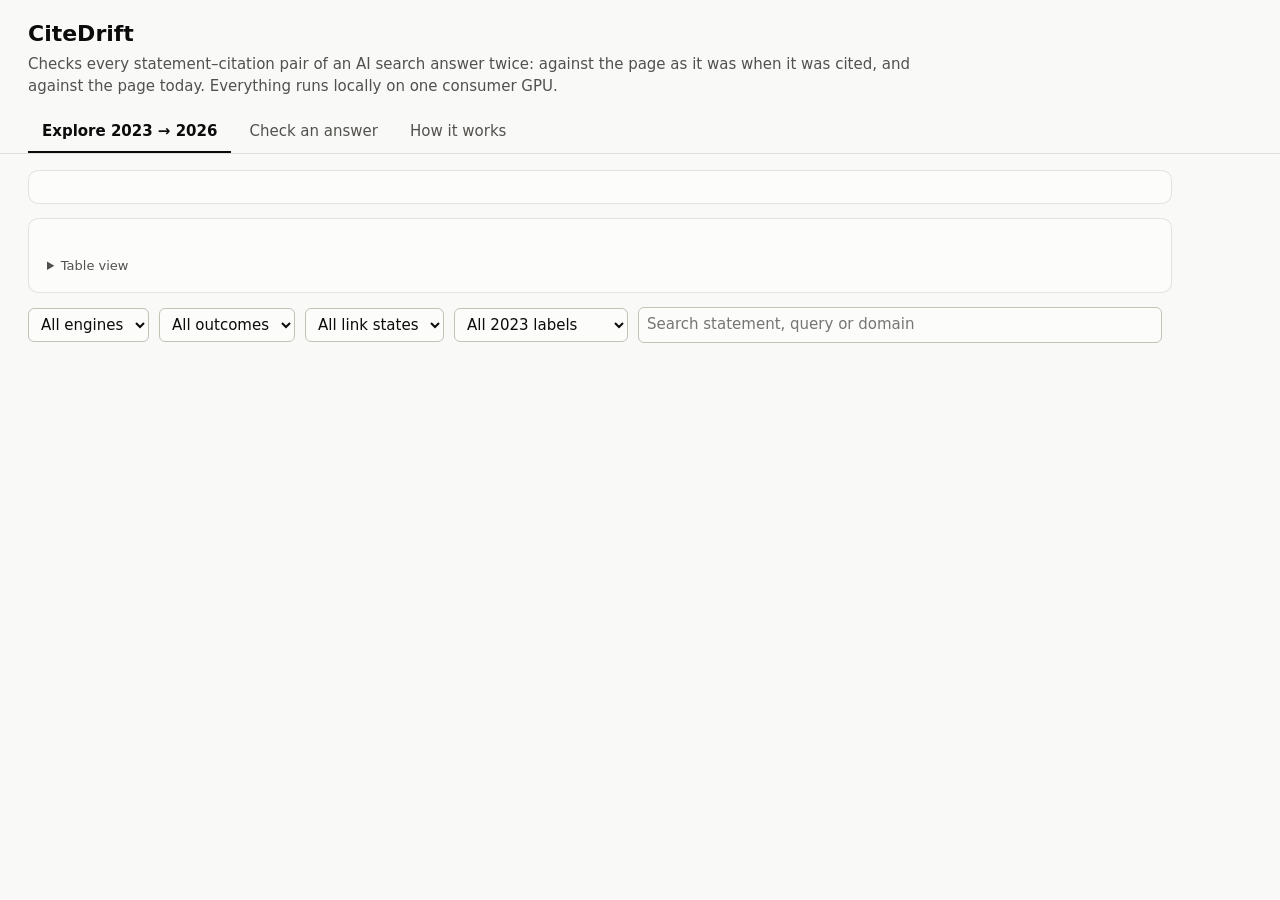
==== docs/index.html @ 55ca8584 "Initial commit: CiteDrift system, experiments, explorer and demo paper" ====
<!doctype html>
<html lang="en">
<head>
<meta charset="utf-8">
<meta name="viewport" content="width=device-width, initial-scale=1">
<title>CiteDrift: do cited pages still support AI search answers?</title>
<link rel="icon" href="data:image/svg+xml,%3Csvg xmlns='http://www.w3.org/2000/svg' viewBox='0 0 16 16'%3E%3Crect width='16' height='16' rx='3' fill='%232a78d6'/%3E%3Cpath d='M4 8.5l2.5 2.5L12 5' stroke='white' stroke-width='2' fill='none'/%3E%3C/svg%3E">
<link rel="stylesheet" href="style.css">
</head>
<body>
<header>
  <h1>CiteDrift</h1>
  <p>Checks every statement–citation pair of an AI search answer twice: against the page as it was when it was cited,
  and against the page today. Everything runs locally on one consumer GPU.</p>
</header>
<nav>
  <button data-tab="explore" class="on">Explore 2023 → 2026</button>
  <button data-tab="check">Check an answer</button>
  <button data-tab="about">How it works</button>
</nav>
<main>
  <section id="explore">
    <div class="panel">
      <div class="hero" id="hero"></div>
    </div>
    <div class="panel">
      <div class="note" id="barTitle"></div>
      <div class="legend" id="legend"></div>
      <div class="rows" id="bars"></div>
      <details><summary>Table view</summary><div id="table"></div></details>
    </div>
    <div class="filters">
      <select id="fEngine"><option value="">All engines</option></select>
      <select id="fClass"><option value="">All outcomes</option></select>
      <select id="fState"><option value="">All link states</option></select>
      <select id="fLabel"><option value="">All 2023 labels</option><option>complete_support</option><option>partial_support</option><option>no_support</option></select>
      <input id="fText" type="search" placeholder="Search statement, query or domain">
      <span class="count" id="count"></span>
    </div>
    <div id="list"></div>
    <div class="more"><button class="act ghost hidden" id="moreBtn">Show more</button></div>
  </section>

  <section id="check" class="hidden">
    <div class="panel">
      <div id="checkStatus" class="note"></div>
      <label class="f" for="answer">Answer text, with citation markers like [1] [2]</label>
      <textarea id="answer" rows="7"></textarea>
      <label class="f" for="urls">Cited URLs, one per line, in marker order ([1] is the first line)</label>
      <textarea id="urls" rows="4"></textarea>
      <div style="display:flex; gap:16px; align-items:end; flex-wrap:wrap">
        <div style="width:220px"><label class="f" for="citedAt">Date of the answer (optional)</label>
          <input id="citedAt" type="date"></div>
        <label class="note"><input type="checkbox" id="explain"> explain flagged citations (Qwen2.5-7B, slower)</label>
        <label class="note"><input type="checkbox" id="datasetThen"> use the 2023 page text saved with the Liu et al. data (if local)</label>
        <label class="note"><input type="checkbox" id="browserCheck"> open refused pages once in a browser (slower)</label>
        <button class="act" id="runBtn">Check citations</button>
        <button class="act ghost" id="exampleBtn">Load an example</button>
      </div>
      <p class="note">With a date, the Internet Archive snapshot closest to it is used as the "then" page. Without one,
      only today's support is judged. Pages are fetched once, on your request, by your own machine.</p>
    </div>
    <div id="checkOut"></div>
  </section>

  <section id="about" class="hidden">
    <div class="panel note" id="aboutBody"></div>
  </section>
</main>
<div class="tip" id="tip"></div>
<footer id="foot"></footer>
<script src="app.js"></script>
</body>
</html>
---- docs/style.css ----
:root {
  color-scheme: light;
  --page: #f9f9f7; --surface: #fcfcfb; --ink: #0b0b0b; --ink2: #52514e; --muted: #898781;
  --grid: #e1e0d9; --axis: #c3c2b7; --ring: rgba(11,11,11,0.10);
  --c-still: #2a78d6; --c-changed: #eb6834; --c-lost: #4a3aa7; --c-unver: #c3c2b7; --c-uncert: #e6e4dc; --c-never: #898781;
  --del: #fbe3dc; --ins: #dbe9fb;
  font-family: system-ui, -apple-system, "Segoe UI", sans-serif;
}
@media (prefers-color-scheme: dark) {
  :root:where(:not([data-theme="light"])) {
    color-scheme: dark;
    --page: #0d0d0d; --surface: #1a1a19; --ink: #ffffff; --ink2: #c3c2b7; --muted: #898781;
    --grid: #2c2c2a; --axis: #383835; --ring: rgba(255,255,255,0.10);
    --c-still: #3987e5; --c-changed: #d95926; --c-lost: #9085e9; --c-unver: #4a4a46; --c-uncert: #33332f; --c-never: #6f6d68;
    --del: #4a2a20; --ins: #1d3553;
  }
}
* { box-sizing: border-box; }
body { margin: 0; background: var(--page); color: var(--ink); font-size: 15px; line-height: 1.45; }
header { padding: 18px 28px 6px; }
header h1 { margin: 0; font-size: 22px; }
header p { margin: 4px 0 0; color: var(--ink2); max-width: 900px; }
nav { display: flex; gap: 4px; padding: 10px 28px 0; border-bottom: 1px solid var(--grid); }
nav button { border: 0; background: none; padding: 8px 14px; font: inherit; color: var(--ink2); cursor: pointer;
  border-bottom: 2px solid transparent; }
nav button.on { color: var(--ink); border-bottom-color: var(--ink); font-weight: 600; }
main { padding: 16px 28px 40px; max-width: 1200px; }
.panel { background: var(--surface); border: 1px solid var(--ring); border-radius: 10px; padding: 16px 18px; margin-bottom: 14px; }
.hero { display: flex; gap: 28px; flex-wrap: wrap; align-items: baseline; }
.hero .num { font-size: 40px; font-weight: 650; }
.hero .lab { color: var(--ink2); max-width: 290px; font-size: 14px; }
.legend { display: flex; gap: 16px; flex-wrap: wrap; font-size: 13px; color: var(--ink2); margin: 6px 0 10px; }
.sw { display: inline-block; width: 10px; height: 10px; border-radius: 2px; margin-right: 5px; vertical-align: -1px; }
.rows { display: grid; grid-template-columns: 120px 1fr 64px; gap: 8px 12px; align-items: center; }
.rows .name { font-size: 14px; color: var(--ink2); text-align: right; }
.rows .n { font-size: 12px; color: var(--muted); font-variant-numeric: tabular-nums; }
.bar { display: flex; height: 22px; gap: 2px; }
.seg { height: 100%; min-width: 2px; cursor: pointer; position: relative; display: flex; align-items: center;
  justify-content: center; font-size: 11px; color: #fff; overflow: hidden; white-space: nowrap; }
.seg:first-child { border-radius: 4px 0 0 4px; } .seg:last-child { border-radius: 0 4px 4px 0; }
.seg.unver { color: var(--ink); }
.seg[data-c="uncertain"] { background-image: repeating-linear-gradient(45deg, transparent 0 4px, rgba(0,0,0,.12) 4px 5px); }
.seg:hover { outline: 2px solid var(--ink); outline-offset: 1px; }
.tip { position: fixed; pointer-events: none; background: var(--surface); color: var(--ink); border: 1px solid var(--ring);
  border-radius: 6px; padding: 6px 9px; font-size: 13px; box-shadow: 0 2px 10px rgba(0,0,0,.12); display: none; z-index: 9; }
.filters { display: flex; gap: 10px; flex-wrap: wrap; align-items: center; margin-bottom: 12px; }
.filters select, .filters input { font: inherit; padding: 6px 8px; border: 1px solid var(--axis); border-radius: 6px;
  background: var(--surface); color: var(--ink); }
.filters input { flex: 1; min-width: 200px; }
.count { color: var(--muted); font-size: 13px; }
.card { background: var(--surface); border: 1px solid var(--ring); border-left: 4px solid var(--c-never);
  border-radius: 8px; padding: 10px 14px; margin-bottom: 8px; }
.card.still_supported { border-left-color: var(--c-still); } .card.content_changed { border-left-color: var(--c-changed); }
.card.link_lost { border-left-color: var(--c-lost); } .card.uncertain { border-left-color: var(--c-uncert); } .card.unverifiable { border-left-color: var(--c-unver); }
.card .stmt { font-weight: 550; }
.card .meta { font-size: 13px; color: var(--ink2); margin-top: 3px; display: flex; gap: 12px; flex-wrap: wrap; }
.card .meta a { color: var(--ink2); }
.pill { font-size: 12px; padding: 1px 8px; border-radius: 10px; border: 1px solid var(--axis); white-space: nowrap; }
.pill b { font-weight: 650; }
.cls { font-size: 12px; font-weight: 600; }
.tl { display: grid; grid-template-columns: 1fr 1fr; gap: 12px; margin-top: 8px; font-size: 13.5px; }
.tl h4 { margin: 0 0 3px; font-size: 12px; color: var(--muted); font-weight: 600; text-transform: uppercase; letter-spacing: .03em; }
.tl .box { background: var(--page); border-radius: 6px; padding: 8px 10px; min-height: 40px; }
del { background: var(--del); text-decoration: line-through; text-decoration-color: var(--muted); }
ins { background: var(--ins); text-decoration: none; }
details summary { cursor: pointer; color: var(--ink2); font-size: 13px; margin-top: 6px; }
.more { text-align: center; margin: 10px 0; }
button.act { font: inherit; padding: 7px 16px; border-radius: 6px; border: 1px solid var(--ink); background: var(--ink);
  color: var(--surface); cursor: pointer; }
button.ghost { background: none; color: var(--ink); border-color: var(--axis); }
textarea, input[type=date], input[type=text] { font: inherit; width: 100%; padding: 8px; border: 1px solid var(--axis);
  border-radius: 6px; background: var(--surface); color: var(--ink); }
label.f { display: block; font-size: 13px; color: var(--ink2); margin: 10px 0 4px; }
.note { font-size: 13px; color: var(--ink2); }
.warn { color: var(--c-changed); }
table.t { border-collapse: collapse; font-size: 13px; width: 100%; }
table.t th, table.t td { border-bottom: 1px solid var(--grid); padding: 4px 8px; text-align: right; font-variant-numeric: tabular-nums; }
table.t th:first-child, table.t td:first-child { text-align: left; }
.hidden { display: none; }
footer { color: var(--muted); font-size: 12px; padding: 0 28px 30px; max-width: 1200px; }
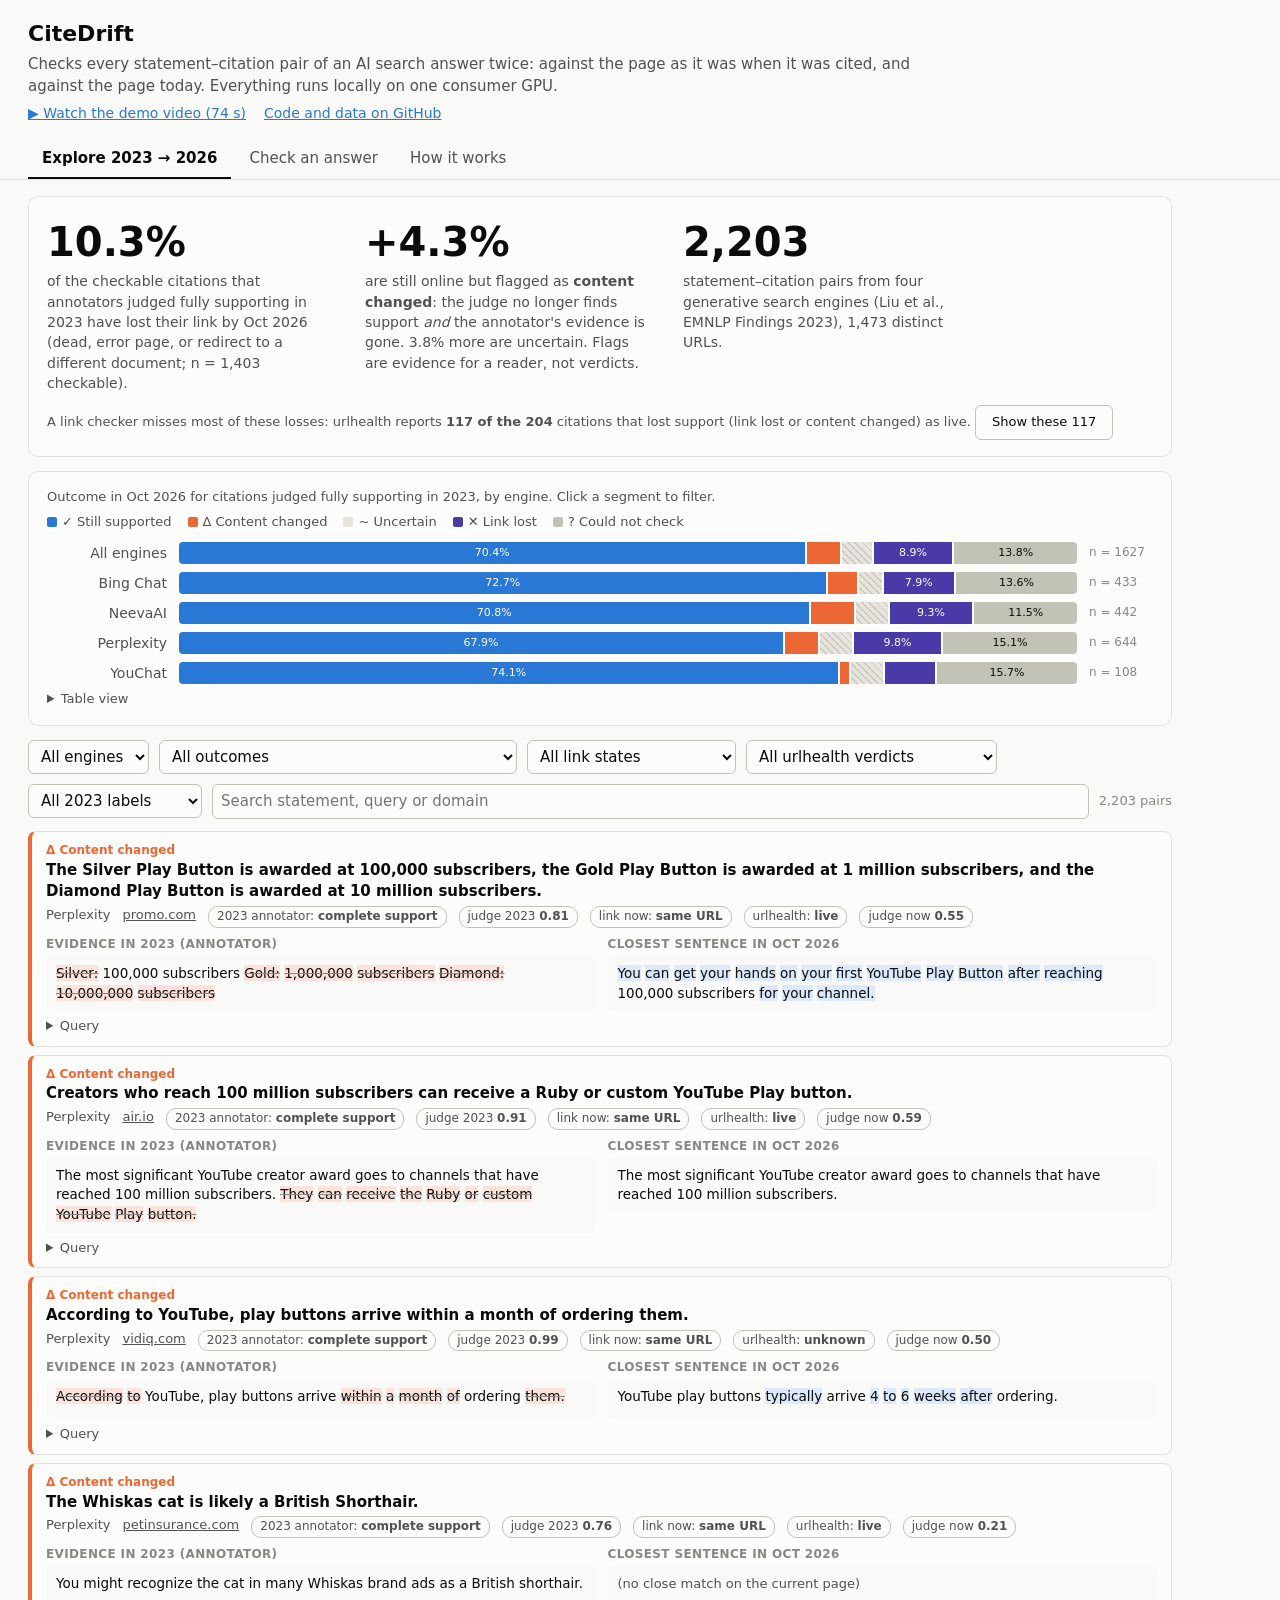
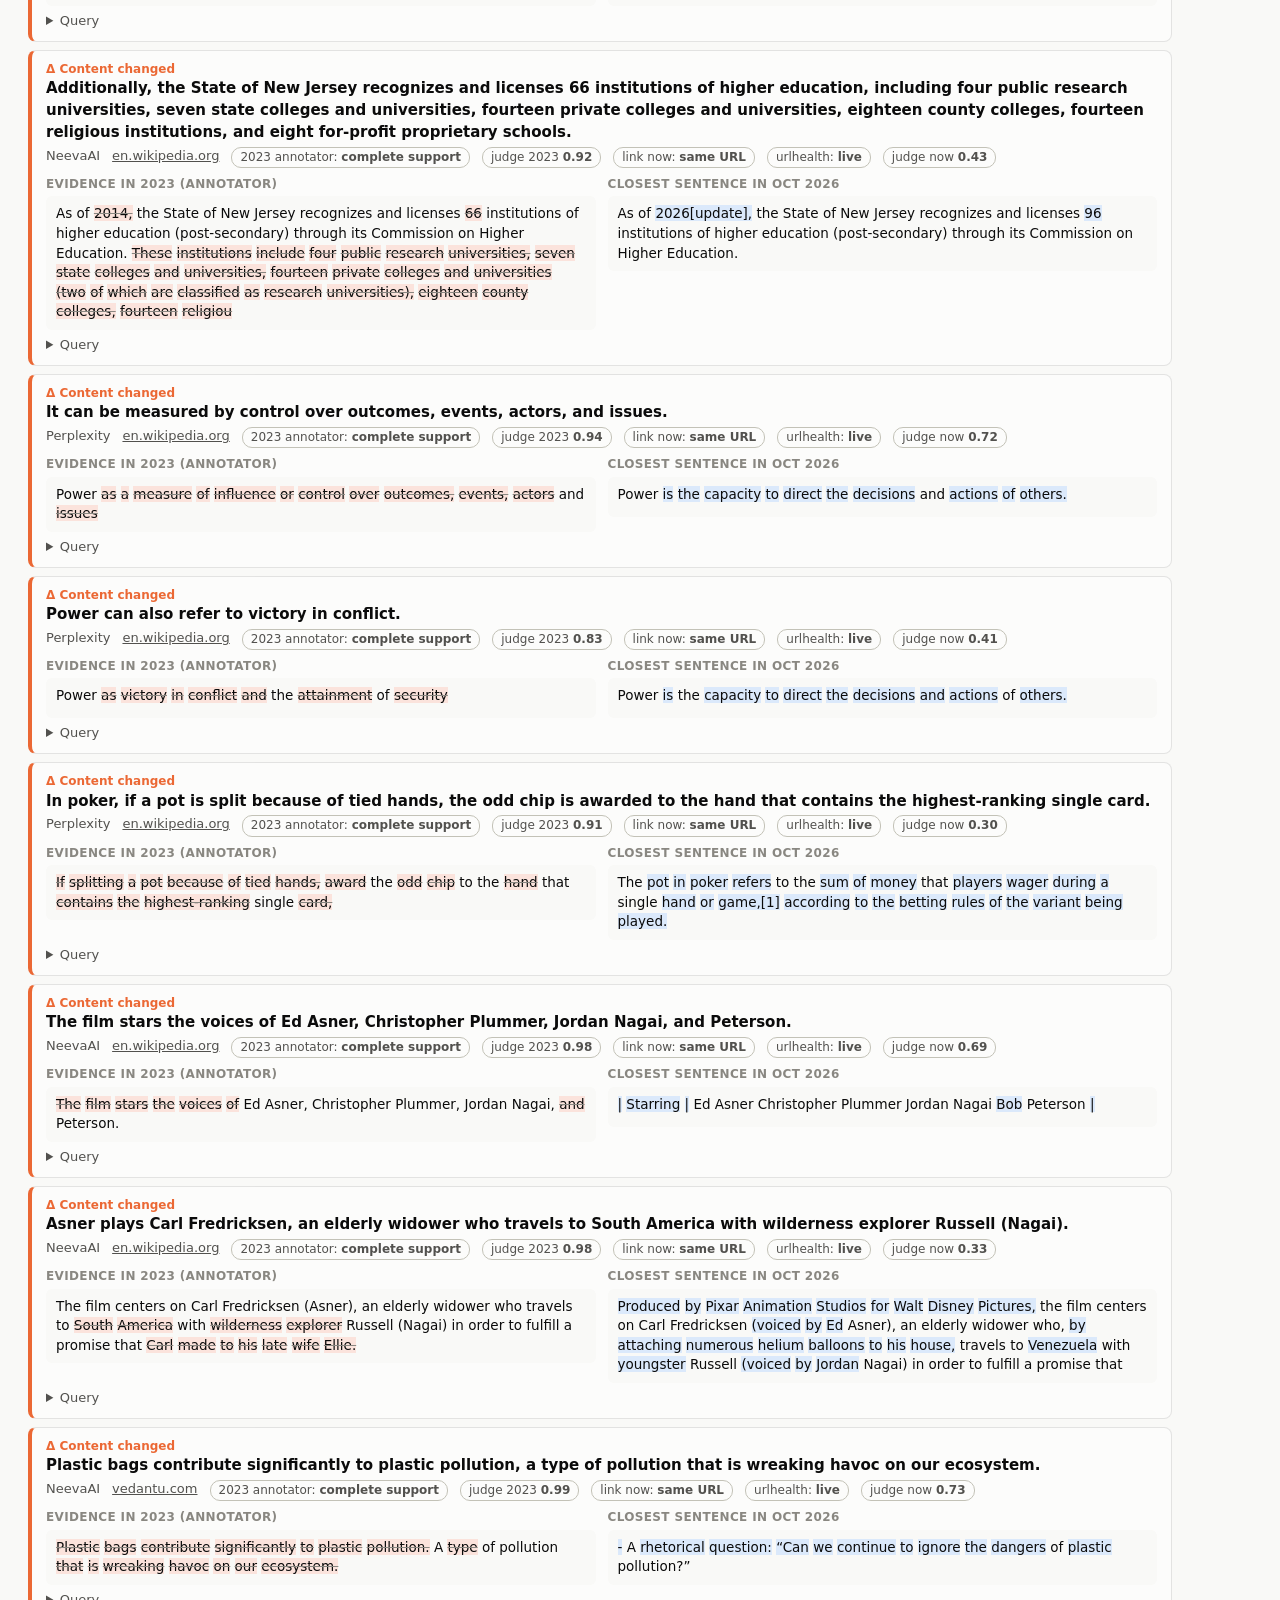
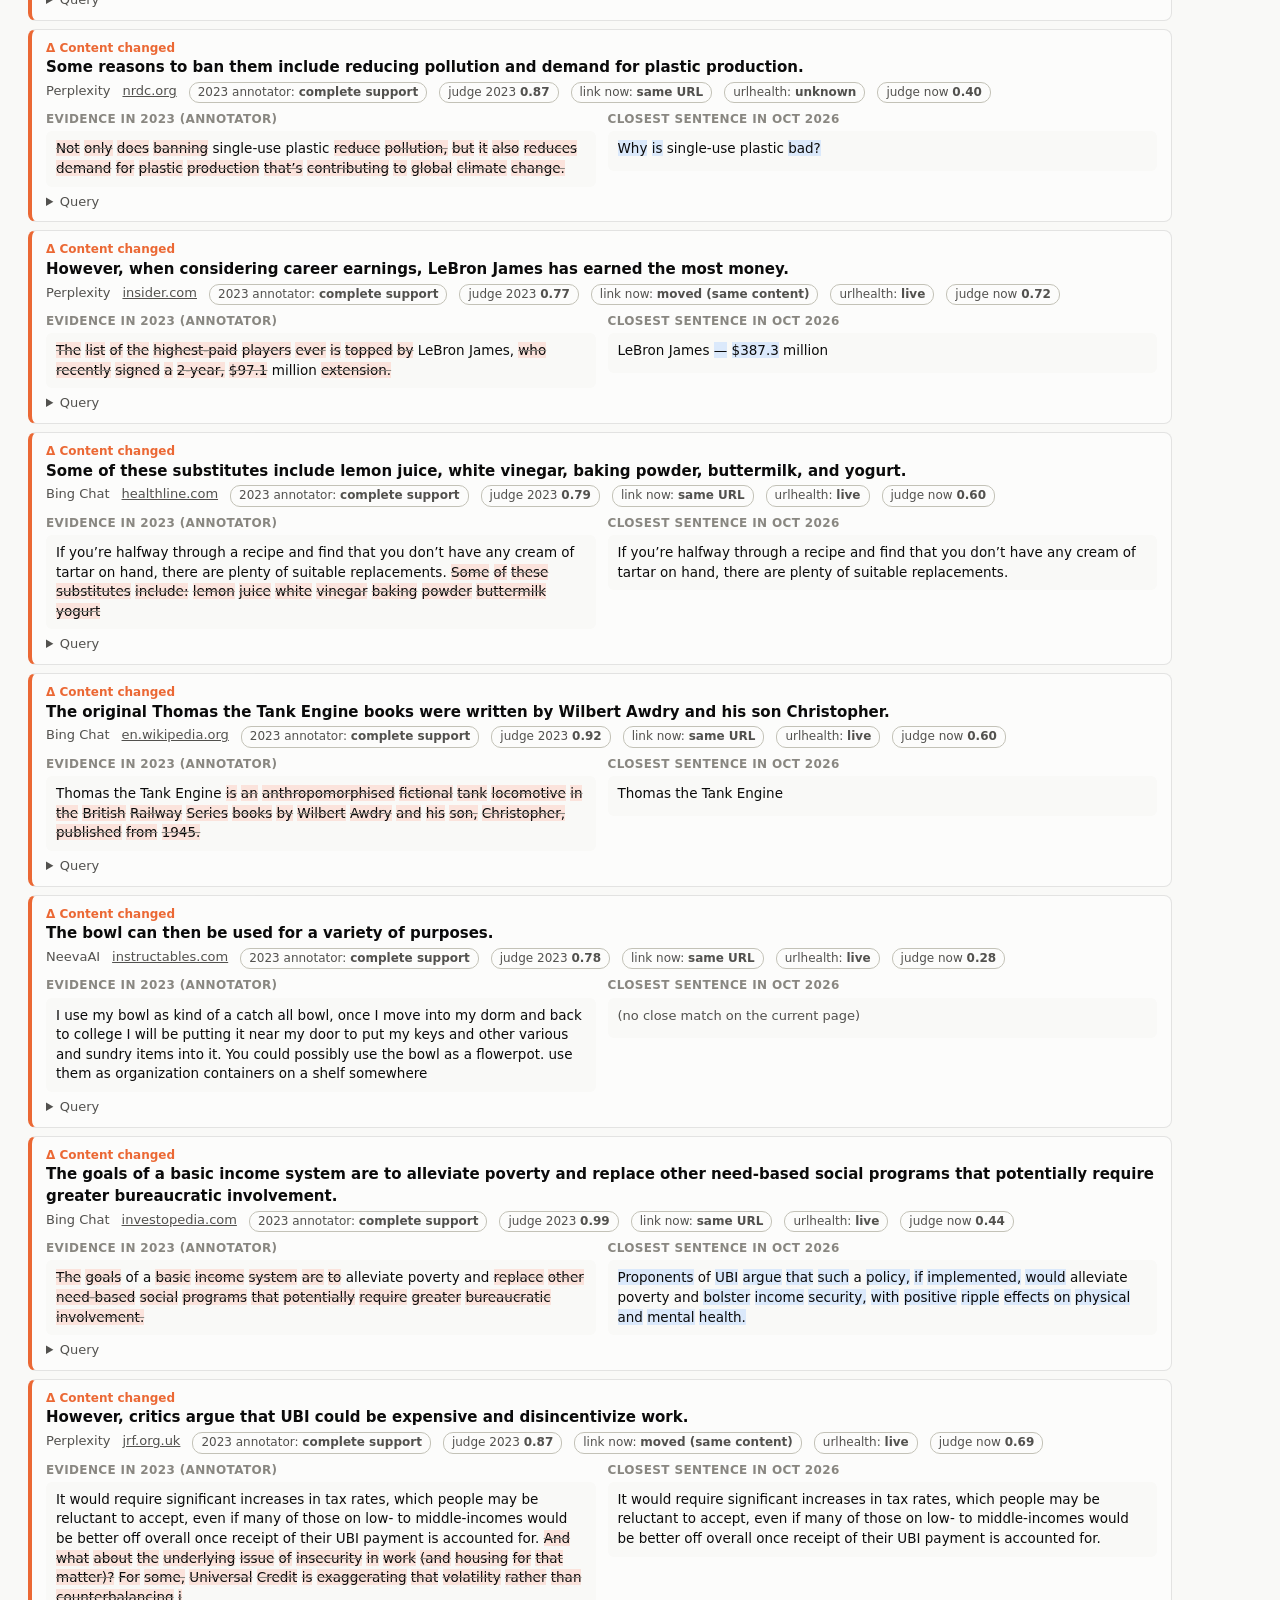
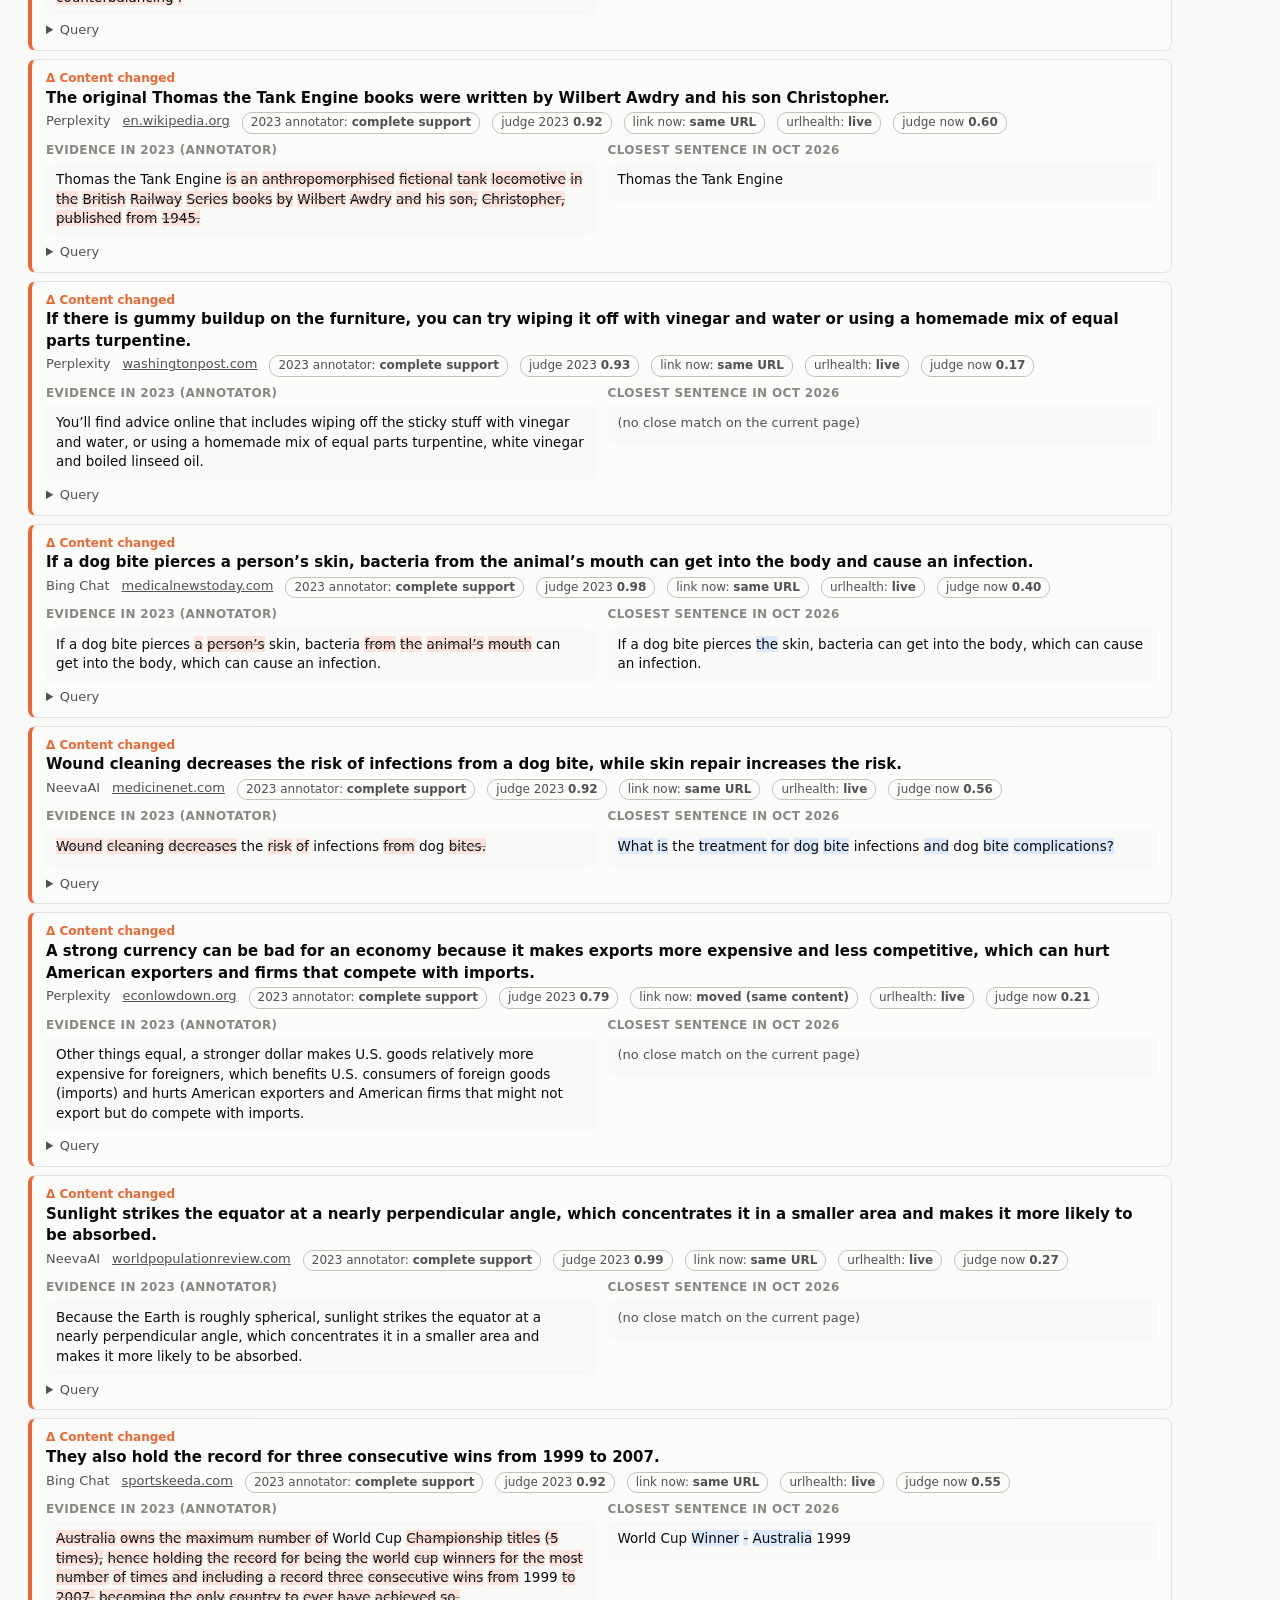
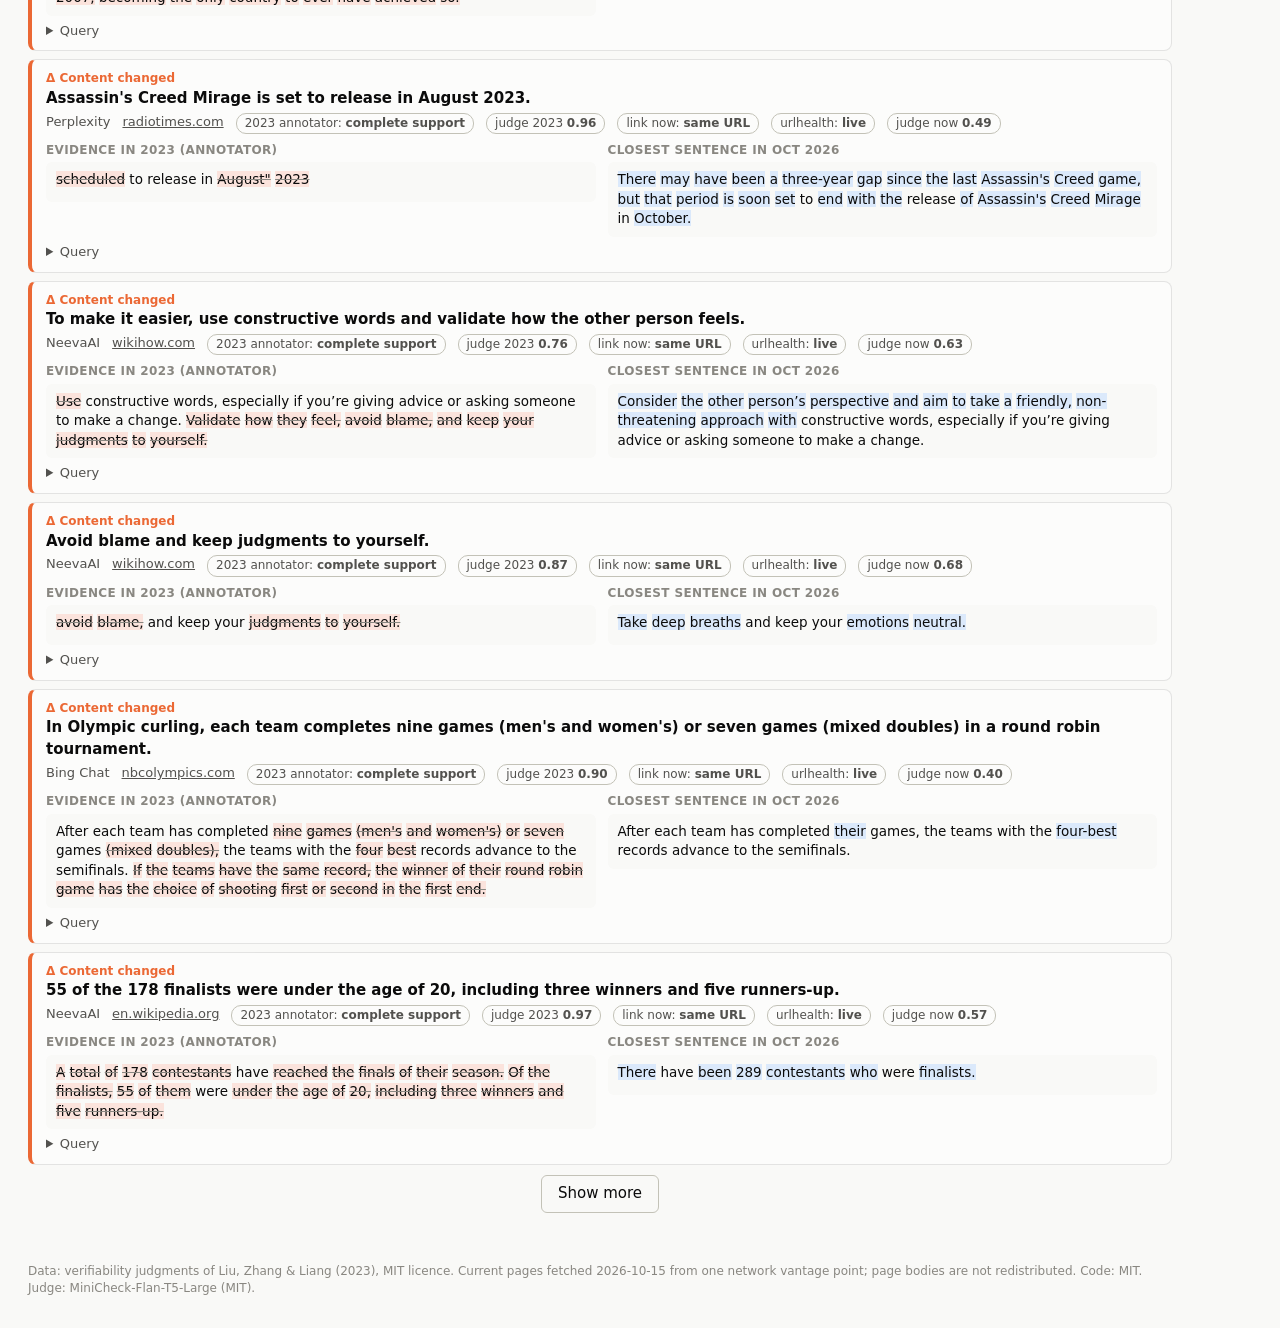
==== commit 6d4a570c: "Link the demo video, add urlhealth verdicts to the explorer, fix Qwen reference, build Pages into do" ====
--- a/docs/index.html
+++ b/docs/index.html
@@ -12,6 +12,8 @@
   <h1>CiteDrift</h1>
   <p>Checks every statement–citation pair of an AI search answer twice: against the page as it was when it was cited,
   and against the page today. Everything runs locally on one consumer GPU.</p>
+  <p class="links"><a href="https://seungbum.github.io/citedrift/citedrift_demo.mp4" target="_blank" rel="noopener">&#9654; Watch the demo video (74 s)</a>
+  <a href="https://github.com/seungbum/citedrift" target="_blank" rel="noopener">Code and data on GitHub</a></p>
 </header>
 <nav>
   <button data-tab="explore" class="on">Explore 2023 → 2026</button>
@@ -22,6 +24,7 @@
   <section id="explore">
     <div class="panel">
       <div class="hero" id="hero"></div>
+      <div class="note" id="uhNote" style="margin-top:12px"></div>
     </div>
     <div class="panel">
       <div class="note" id="barTitle"></div>
@@ -33,6 +36,7 @@
       <select id="fEngine"><option value="">All engines</option></select>
       <select id="fClass"><option value="">All outcomes</option></select>
       <select id="fState"><option value="">All link states</option></select>
+      <select id="fUh"><option value="">All urlhealth verdicts</option></select>
       <select id="fLabel"><option value="">All 2023 labels</option><option>complete_support</option><option>partial_support</option><option>no_support</option></select>
       <input id="fText" type="search" placeholder="Search statement, query or domain">
       <span class="count" id="count"></span>
--- a/docs/style.css
+++ b/docs/style.css
@@ -20,6 +20,8 @@
 header { padding: 18px 28px 6px; }
 header h1 { margin: 0; font-size: 22px; }
 header p { margin: 4px 0 0; color: var(--ink2); max-width: 900px; }
+header p.links { display: flex; gap: 4px 18px; flex-wrap: wrap; font-size: 14px; margin-top: 6px; }
+header p.links a { color: var(--c-still); }
 nav { display: flex; gap: 4px; padding: 10px 28px 0; border-bottom: 1px solid var(--grid); }
 nav button { border: 0; background: none; padding: 8px 14px; font: inherit; color: var(--ink2); cursor: pointer;
   border-bottom: 2px solid transparent; }
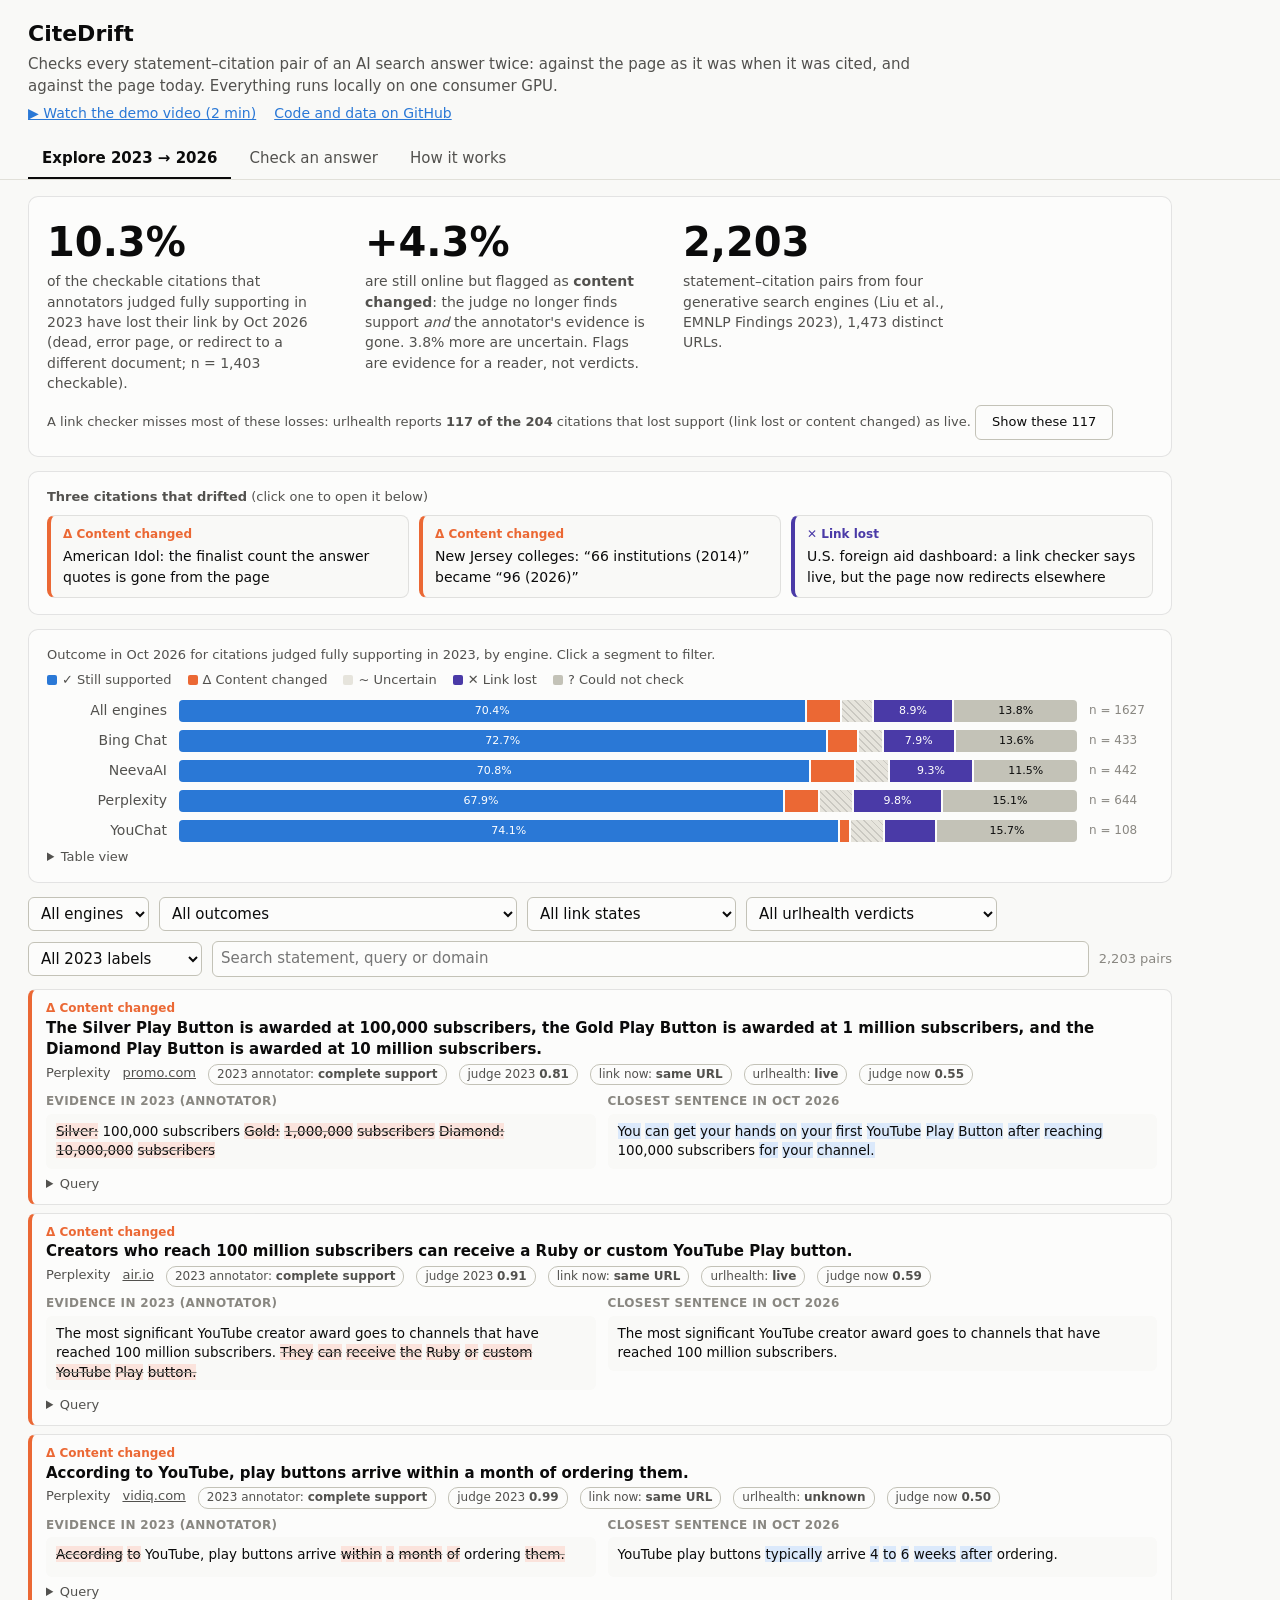
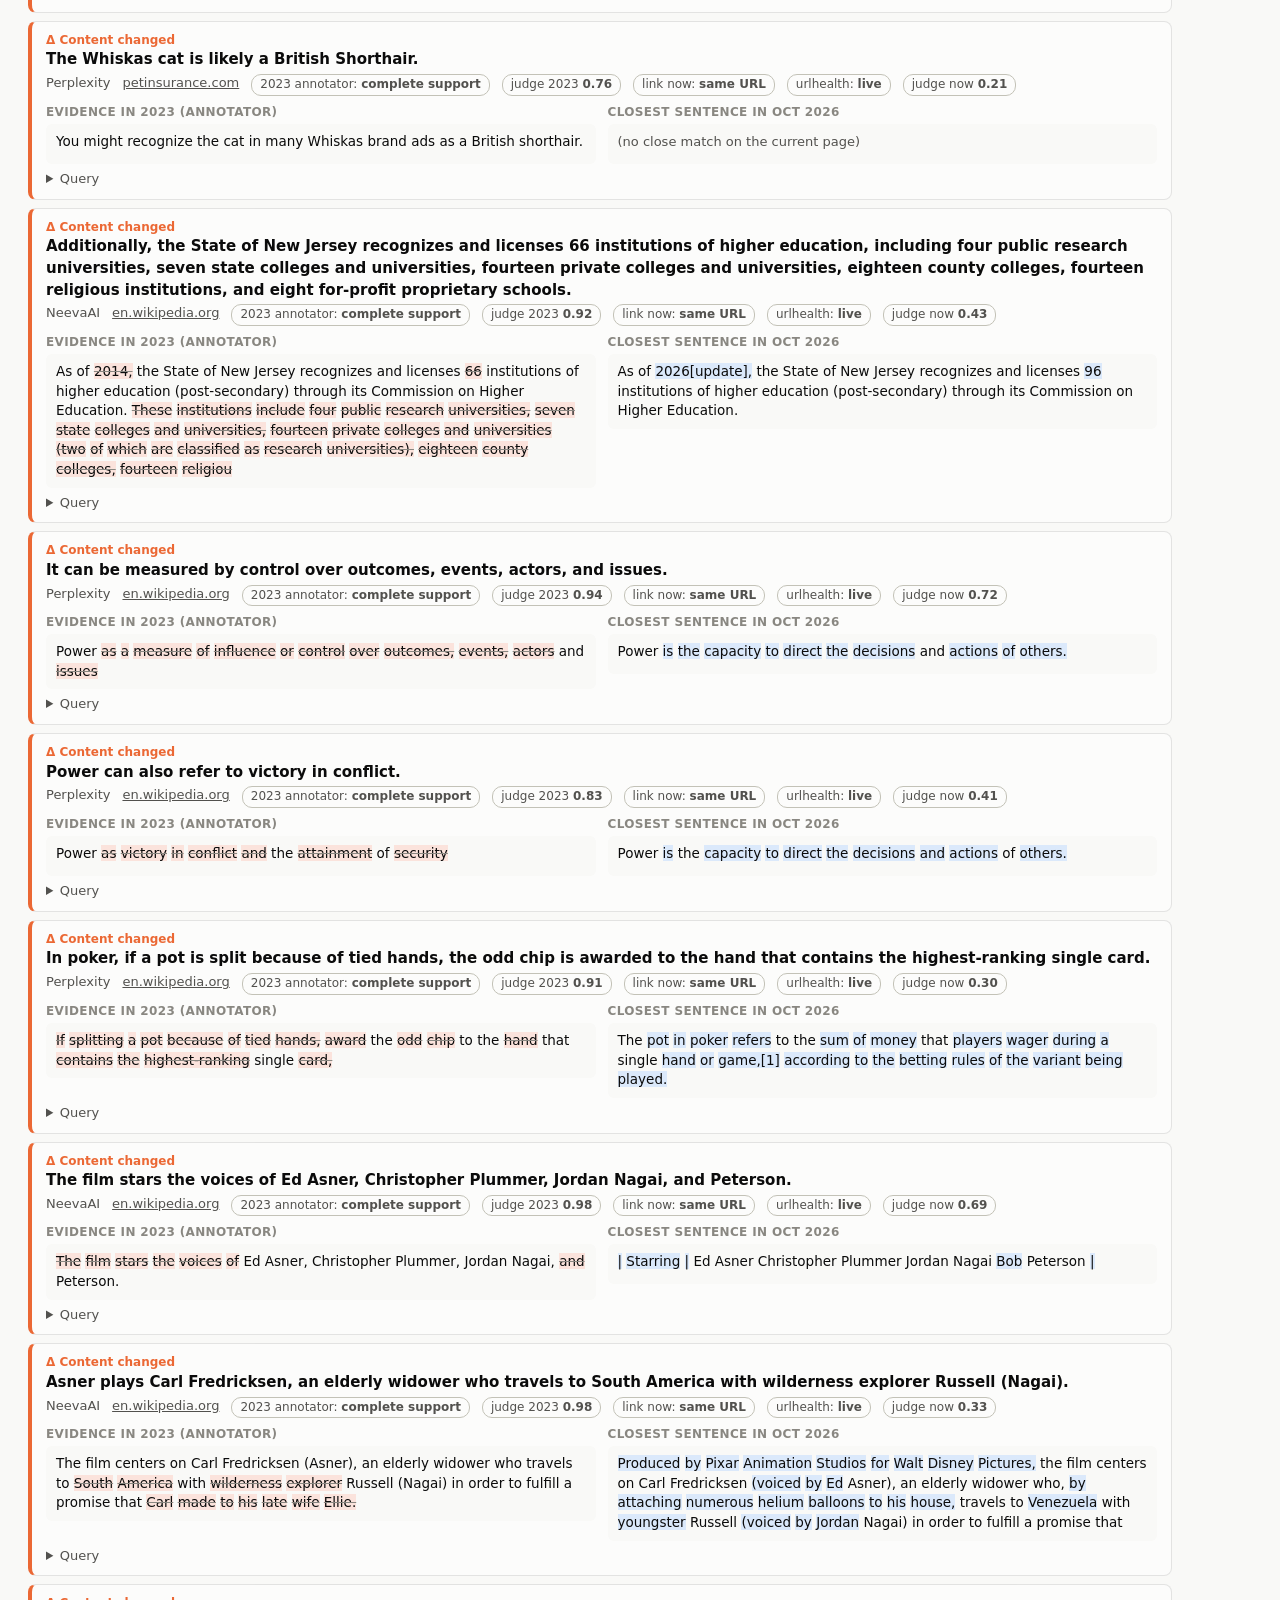
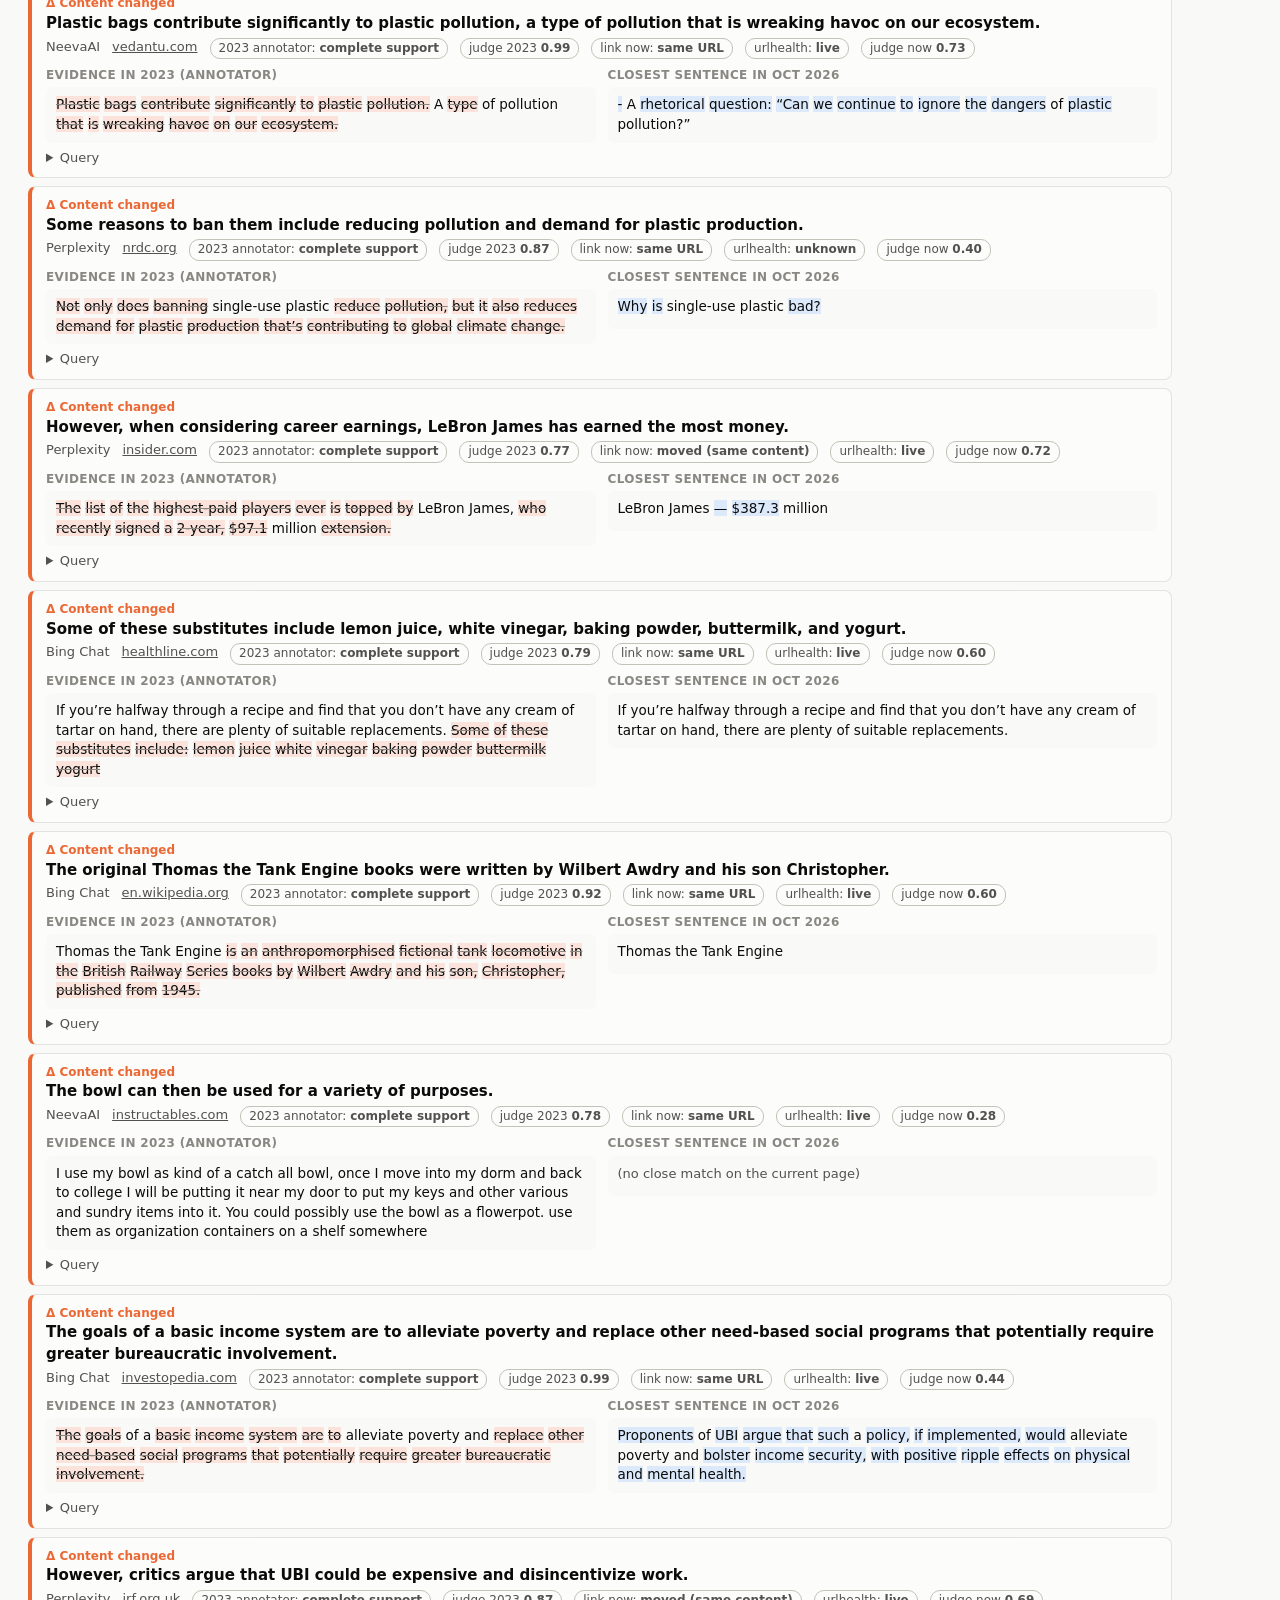
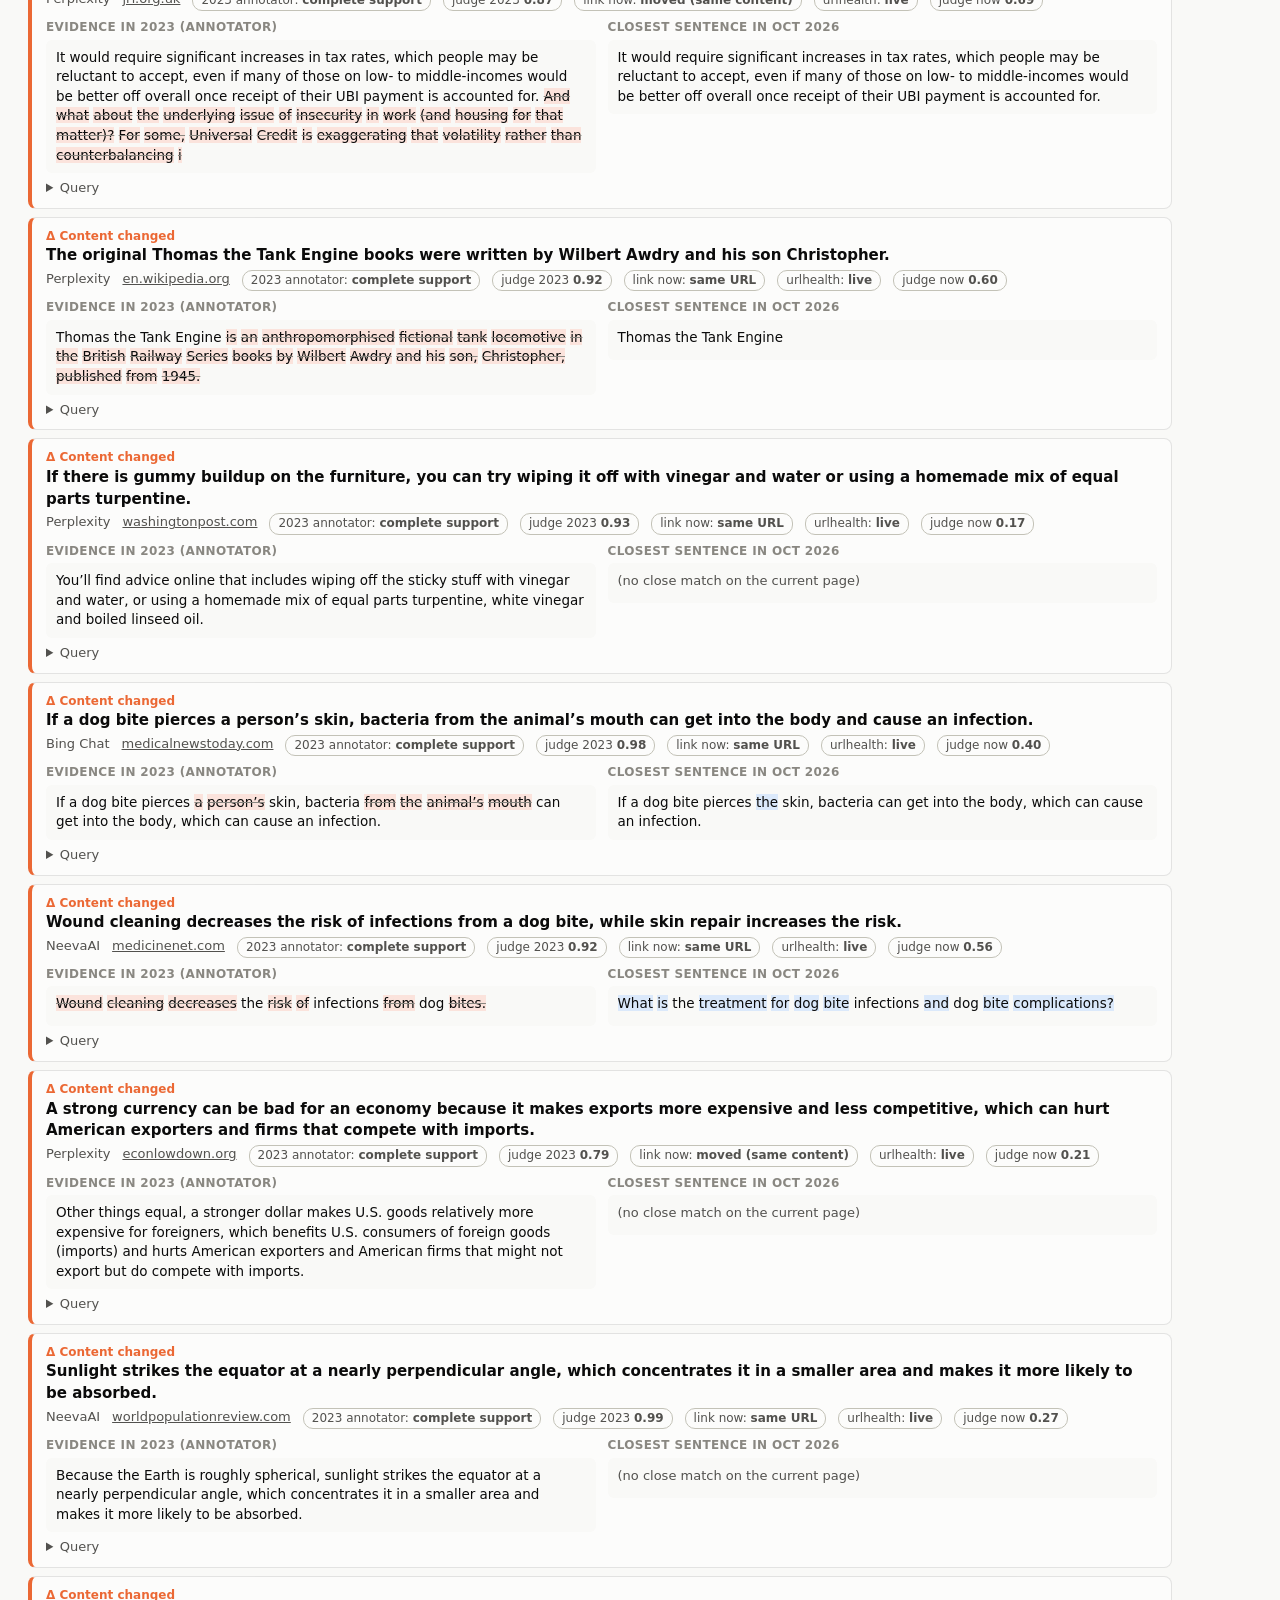
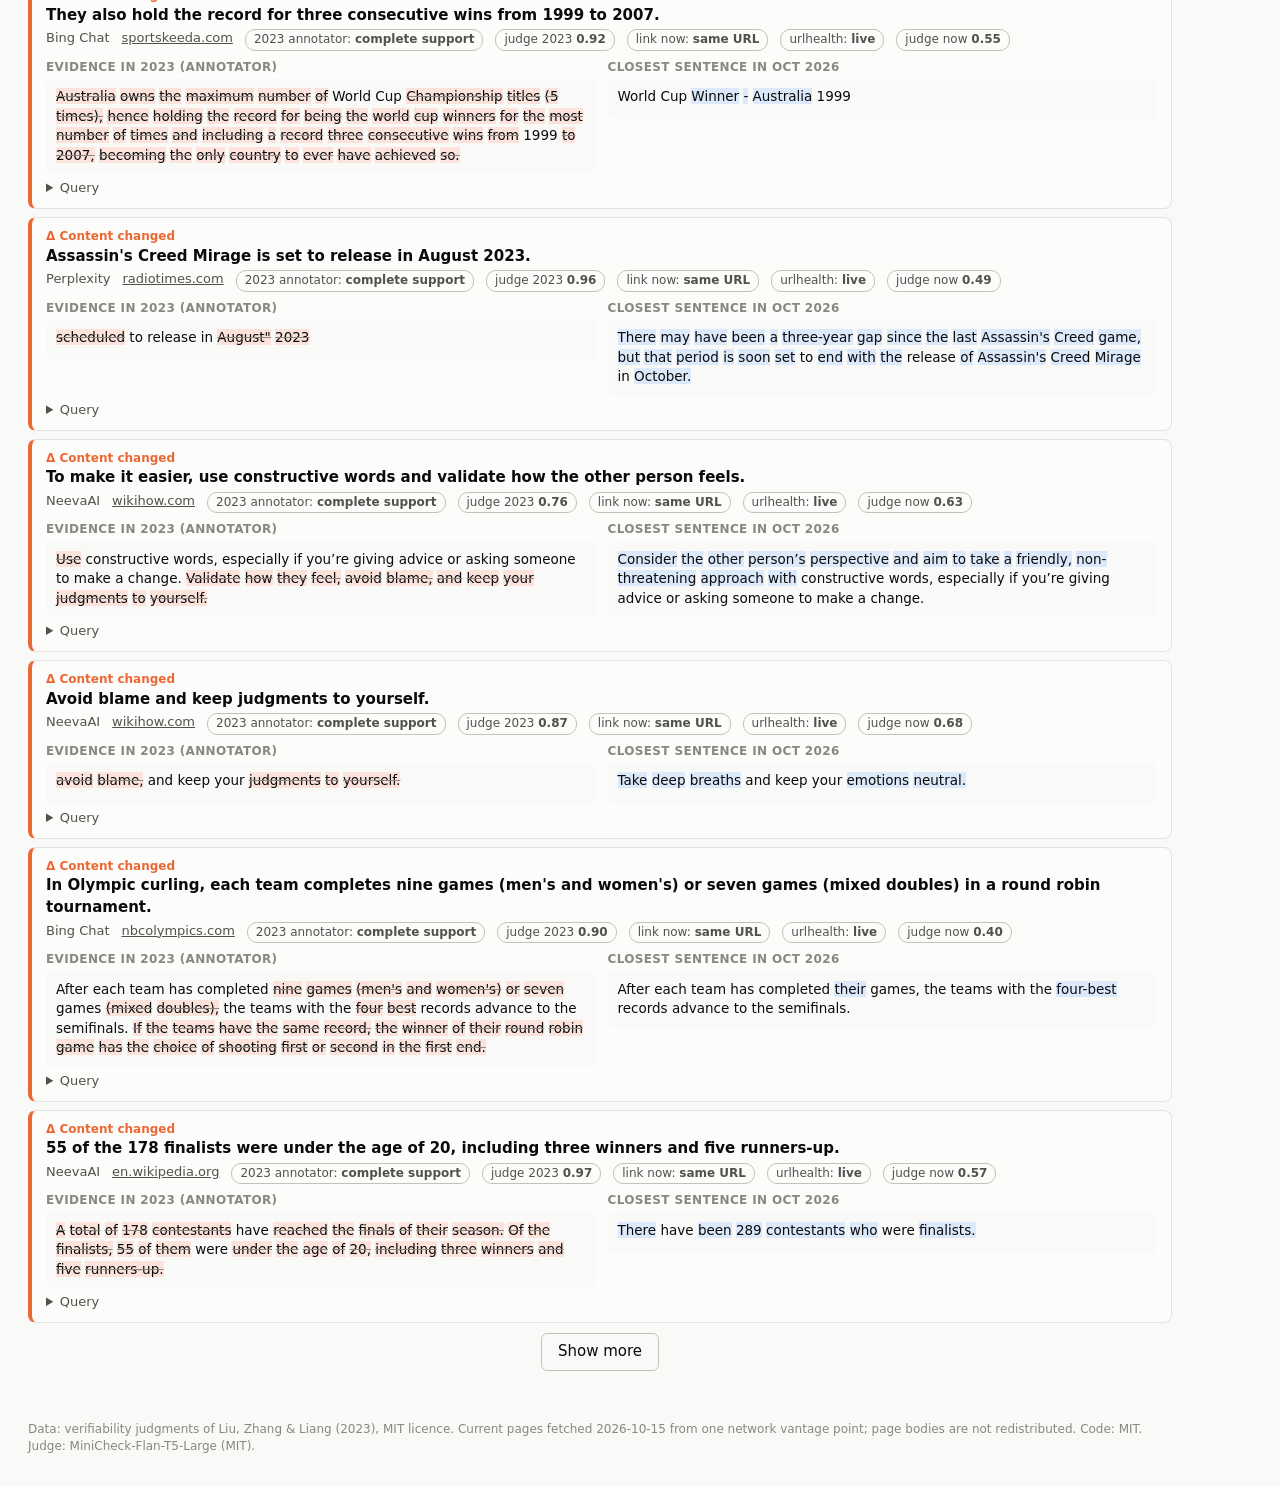
==== commit 0a90a3c2: "Replay recorded checks in the static explorer, add highlighted cases, re-record a narrated two-minut" ====
--- a/docs/index.html
+++ b/docs/index.html
@@ -12,7 +12,7 @@
   <h1>CiteDrift</h1>
   <p>Checks every statement–citation pair of an AI search answer twice: against the page as it was when it was cited,
   and against the page today. Everything runs locally on one consumer GPU.</p>
-  <p class="links"><a href="https://seungbum.github.io/citedrift/citedrift_demo.mp4" target="_blank" rel="noopener">&#9654; Watch the demo video (74 s)</a>
+  <p class="links"><a href="https://seungbum.github.io/citedrift/citedrift_demo.mp4" target="_blank" rel="noopener">&#9654; Watch the demo video (2 min)</a>
   <a href="https://github.com/seungbum/citedrift" target="_blank" rel="noopener">Code and data on GitHub</a></p>
 </header>
 <nav>
@@ -25,6 +25,10 @@
     <div class="panel">
       <div class="hero" id="hero"></div>
       <div class="note" id="uhNote" style="margin-top:12px"></div>
+    </div>
+    <div class="panel">
+      <div class="note"><b>Three citations that drifted</b> (click one to open it below)</div>
+      <div class="cases" id="cases"></div>
     </div>
     <div class="panel">
       <div class="note" id="barTitle"></div>
@@ -48,6 +52,12 @@
   <section id="check" class="hidden">
     <div class="panel">
       <div id="checkStatus" class="note"></div>
+      <div id="replayBox" class="replay hidden">
+        <label class="f" for="replaySel">No GPU here? Replay a recorded check of a real 2023 AI search answer</label>
+        <div class="row"><select id="replaySel"></select><button class="act" id="replayBtn">Replay check</button></div>
+        <p class="note">Recorded outcomes of the October 2026 re-check, played back page by page (a live check
+        gave the same outcome for 93% of pairs). A live check of your own answer needs the local server.</p>
+      </div>
       <label class="f" for="answer">Answer text, with citation markers like [1] [2]</label>
       <textarea id="answer" rows="7"></textarea>
       <label class="f" for="urls">Cited URLs, one per line, in marker order ([1] is the first line)</label>
--- a/docs/style.css
+++ b/docs/style.css
@@ -80,3 +80,16 @@
 table.t th:first-child, table.t td:first-child { text-align: left; }
 .hidden { display: none; }
 footer { color: var(--muted); font-size: 12px; padding: 0 28px 30px; max-width: 1200px; }
+.cases { display: grid; grid-template-columns: repeat(auto-fit, minmax(240px, 1fr)); gap: 10px; margin-top: 8px; }
+.case { text-align: left; font: inherit; font-size: 14px; color: var(--ink); background: var(--page); cursor: pointer;
+  border: 1px solid var(--ring); border-left: 4px solid var(--c-never); border-radius: 8px; padding: 10px 12px; }
+.case.content_changed { border-left-color: var(--c-changed); } .case.link_lost { border-left-color: var(--c-lost); }
+.case:hover { outline: 2px solid var(--ink); outline-offset: 1px; }
+.case .cls { display: block; margin-bottom: 3px; }
+.replay { border: 1px dashed var(--axis); border-radius: 8px; padding: 4px 12px 2px; margin: 10px 0 6px; }
+.replay .row { display: flex; gap: 10px; flex-wrap: wrap; }
+.replay select { font: inherit; padding: 6px 8px; border: 1px solid var(--axis); border-radius: 6px; background: var(--surface);
+  color: var(--ink); flex: 1; min-width: 220px; }
+.card.fresh { animation: fresh 0.6s ease-out; }
+@keyframes fresh { from { opacity: 0; transform: translateY(6px); } to { opacity: 1; transform: none; } }
+@media (prefers-reduced-motion: reduce) { .card.fresh { animation: none; } }
